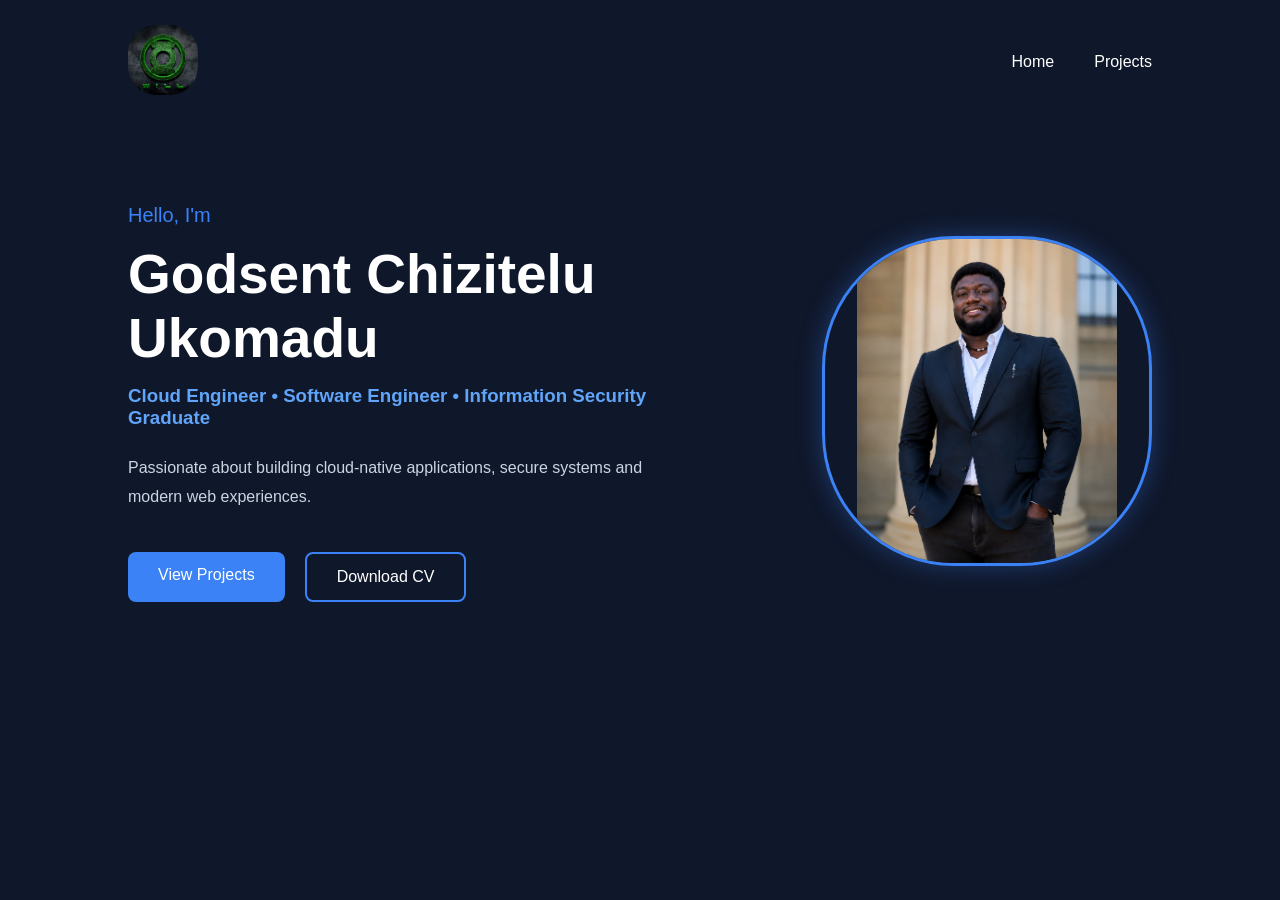
==== index.html @ 0eca3c4b "Initial commit for portfolio website" ====
<!DOCTYPE html>
<html lang="en">
<head>
    <meta charset="UTF-8">
    <meta name="viewport" content="width=device-width, initial-scale=1.0">
    <title>Godsent Ukomadu | Portfolio</title>

    <link rel="stylesheet" href="css/style.css">
</head>

<body>

    <header>

        <nav class="navbar">

            <div class="log">

            <img src="images/will.jpg"
                 alt="GS" class="profile-image">

            </div>


            <ul class="nav-links">

                <li><a href="index.html">Home</a></li>

                <li><a href="projects.html">Projects</a></li>

            </ul>

        </nav>

    </header>



    <section class="hero">

        <div class="hero-text">

            <p class="intro">
                Hello, I'm
            </p>

            <h1>
                Godsent Chizitelu Ukomadu
            </h1>

            <h3>
                Cloud Engineer • Software Engineer • Information Security Graduate
            </h3>

            <p class="description">

                Passionate about building cloud-native applications,
                secure systems and modern web experiences.

            </p>

            <div class="buttons">

                <a href="projects.html" class="btn-primary">
                    View Projects
                </a>

                <a
                    href="cv/Godsent_Ukomadu--CV.pdf"
                        download
                        class="btn-secondary">

                        Download CV

                </a>

            </div>

        </div>



       <div class="hero-image">

            <img src="images/Godsent.png"
                 alt="GS" class="profile-image">

        </div>

    </section>

</body>

</html>
---- css/style.css ----
/* --------------------
   RESET
--------------------- */

*{
    margin:0;
    padding:0;
    box-sizing:border-box;
}


/* --------------------
   VARIABLES
--------------------- */

:root{

    --background:#0f172a;
    --card:#1e293b;
    --primary:#3b82f6;
    --secondary:#60a5fa;
    --text:#ffffff;
    --paragraph:#cbd5e1;

}


/* --------------------
   BODY
--------------------- */

body{

    background:var(--background);

    color:var(--text);

    font-family:Arial, Helvetica, sans-serif;

}


/* --------------------
   NAVBAR
--------------------- */

.navbar{

    display:flex;

    justify-content:space-between;

    align-items:center;

    padding:25px 10%;

}

.logo{

    color:var(--primary);

    font-size:30px;

}

.nav-links{

    display:flex;

    gap:40px;

    list-style:none;

}

.nav-links a{

    color:white;

    text-decoration:none;

    transition:.3s;

}

.nav-links a:hover{

    color:var(--primary);

}


/* --------------------
   HERO
--------------------- */

.hero{

    display:flex;

    justify-content:space-between;

    align-items:center;

    padding:80px 10%;

}

.hero-text{

    width:55%;

}

.intro{

    color:var(--primary);

    font-size:20px;

    margin-bottom:15px;

}

.hero h1{

    font-size:55px;

    margin-bottom:15px;

}

.hero h3{

    color:var(--secondary);

    margin-bottom:25px;

}

.description{

    color:var(--paragraph);

    line-height:1.8;

    margin-bottom:40px;

}


/* --------------------
   BUTTONS
--------------------- */

.buttons{

    display:flex;

    gap:20px;

}

.btn-primary,
.btn-secondary{

    text-decoration:none;

    padding:14px 30px;

    border-radius:8px;

    transition:.3s;

}

.btn-primary{

    background:var(--primary);

    color:white;

}

.btn-primary:hover{

    background:#2563eb;

}

.btn-secondary{

    border:2px solid var(--primary);

    color:white;

}

.btn-secondary:hover{

    background:var(--primary);

}


/* --------------------
   PROFILE
--------------------- */

.profile-image{

    width:330px;

    height:330px;

    border-radius:40%;

    object-fit:contain;

    border:3px solid var(--primary);

    box-shadow:0 0 25px rgba(59,130,246,.35);

}

.log img{

    width:70px;

    height:70px;

    border-radius:40%;

    object-fit:cover;

    border:0px solid var(--primary);

    box-shadow:0 0 0 0;

}

/* --------------------
   HIGHLIGHTS
--------------------- */

.highlights{

    margin-top:35px;

    display:flex;

    flex-wrap:wrap;

    gap:20px;

}

.highlights span{

    background:var(--card);

    color:var(--paragraph);

    padding:12px 18px;

    border-radius:8px;

    border-left:4px solid var(--primary);

    font-size:15px;

}
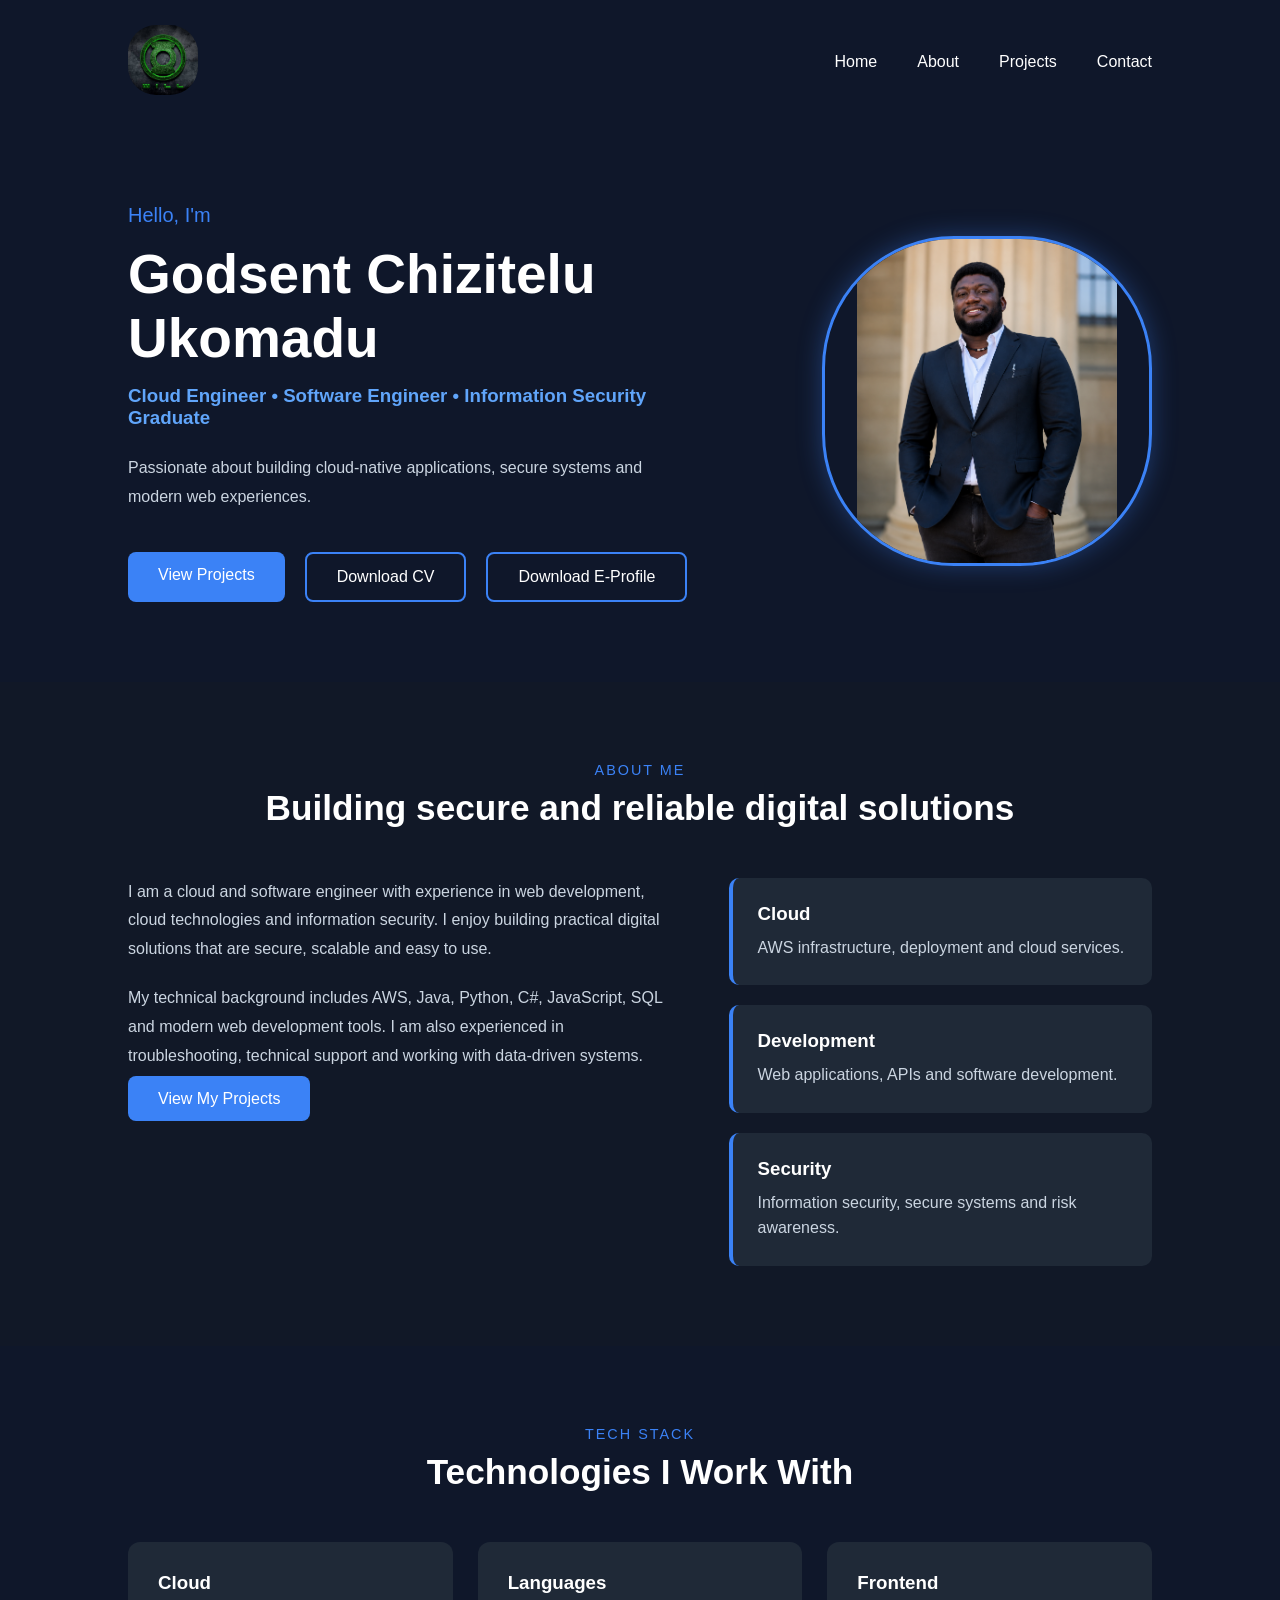
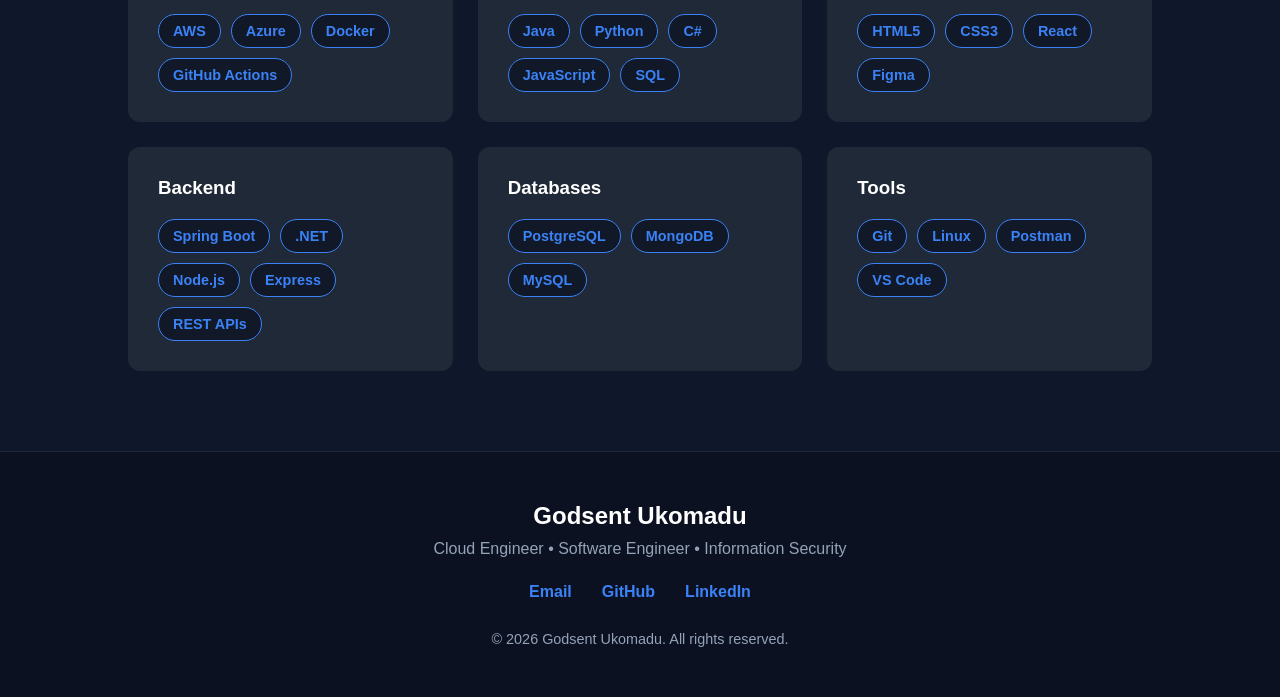
==== commit 17588f10: "add tech stack, footer section, e-profile" ====
--- a/index.html
+++ b/index.html
@@ -22,13 +22,12 @@
             </div>
 
 
-            <ul class="nav-links">
-
-                <li><a href="index.html">Home</a></li>
-
-                <li><a href="projects.html">Projects</a></li>
-
-            </ul>
+                <ul class="nav-links">
+                    <li><a href="#home">Home</a></li>
+                    <li><a href="#about">About</a></li>
+                    <li><a href="projects.html">Projects</a></li>
+                    <li><a href="#contact">Contact</a></li>
+                </ul>
 
         </nav>
 
@@ -74,6 +73,15 @@
 
                 </a>
 
+                <a
+                    href="images/e-profile.png"
+                        download
+                        class="btn-secondary">
+
+                        Download E-Profile
+
+                </a>
+
             </div>
 
         </div>
@@ -89,6 +97,148 @@
 
     </section>
 
+    <section class="about" id="about">
+    <div class="container about-container">
+        <div class="section-heading">
+            <p class="section-label">About Me</p>
+            <h2>Building secure and reliable digital solutions</h2>
+        </div>
+
+        <div class="about-content">
+            <div class="about-text">
+                <p>
+                    I am a cloud and software engineer with experience in
+                    web development, cloud technologies and information security.
+                    I enjoy building practical digital solutions that are secure,
+                    scalable and easy to use.
+                </p>
+
+                <p>
+                    My technical background includes AWS, Java, Python, C#,
+                    JavaScript, SQL and modern web development tools. I am also
+                    experienced in troubleshooting, technical support and working
+                    with data-driven systems.
+                </p>
+
+                <a href="projects.html" class="btn btn-primary">
+                    View My Projects
+                </a>
+            </div>
+
+            <div class="about-details">
+                <div class="detail-card">
+                    <h3>Cloud</h3>
+                    <p>AWS infrastructure, deployment and cloud services.</p>
+                </div>
+
+                <div class="detail-card">
+                    <h3>Development</h3>
+                    <p>Web applications, APIs and software development.</p>
+                </div>
+
+                <div class="detail-card">
+                    <h3>Security</h3>
+                    <p>Information security, secure systems and risk awareness.</p>
+                </div>
+            </div>
+        </div>
+    </div>
+</section>
+
+<section class="skills" id="skills">
+    <div class="container">
+
+        <div class="section-heading">
+            <p class="section-label">Tech Stack</p>
+            <h2>Technologies I Work With</h2>
+        </div>
+
+        <div class="skills-grid">
+
+            <div class="skill-card">
+                <h3>Cloud</h3>
+                <div class="tags">
+                    <span>AWS</span>
+                    <span>Azure</span>
+                    <span>Docker</span>
+                    <span>GitHub Actions</span>
+                </div>
+            </div>
+
+            <div class="skill-card">
+                <h3>Languages</h3>
+                <div class="tags">
+                    <span>Java</span>
+                    <span>Python</span>
+                    <span>C#</span>
+                    <span>JavaScript</span>
+                    <span>SQL</span>
+                </div>
+            </div>
+
+            <div class="skill-card">
+                <h3>Frontend</h3>
+                <div class="tags">
+                    <span>HTML5</span>
+                    <span>CSS3</span>
+                    <span>React</span>
+                    <span>Figma</span>
+                </div>
+            </div>
+
+            <div class="skill-card">
+                <h3>Backend</h3>
+                <div class="tags">
+                    <span>Spring Boot</span>
+                    <span>.NET</span>
+                    <span>Node.js</span>
+                    <span>Express</span>
+                    <span>REST APIs</span>
+                </div>
+            </div>
+
+            <div class="skill-card">
+                <h3>Databases</h3>
+                <div class="tags">
+                    <span>PostgreSQL</span>
+                    <span>MongoDB</span>
+                    <span>MySQL</span>
+                </div>
+            </div>
+
+            <div class="skill-card">
+                <h3>Tools</h3>
+                <div class="tags">
+                    <span>Git</span>
+                    <span>Linux</span>
+                    <span>Postman</span>
+                    <span>VS Code</span>
+                </div>
+            </div>
+
+        </div>
+    </div>
+</section>
+
+<footer class="footer">
+    <div class="container footer-container">
+
+        <h2>Godsent Ukomadu</h2>
+        <p>Cloud Engineer • Software Engineer • Information Security</p>
+
+        <div class="footer-links">
+            <a href="bobogodsent@gmail.com">Email</a>
+            <a href="https://github.com/sent-chizzy" target="_blank">GitHub</a>
+            <a href="https://linkedin.com/in/godsentukomadu" target="_blank">LinkedIn</a>
+        </div>
+
+        <p class="copyright">
+            © 2026 Godsent Ukomadu. All rights reserved.
+        </p>
+
+    </div>
+</footer>
+
 </body>
 
 </html>
--- a/css/style.css
+++ b/css/style.css
@@ -270,4 +270,186 @@
 
     font-size:15px;
 
+}
+
+/* =========================
+   ABOUT SECTION
+========================= */
+
+.about {
+    padding: 80px 10%;
+    background: #111827;
+}
+
+.about-container {
+    max-width: 1200px;
+    margin: 0 auto;
+}
+
+.section-heading {
+    text-align: center;
+    margin-bottom: 50px;
+}
+
+.section-label {
+    color: #3b82f6;
+    text-transform: uppercase;
+    font-size: 0.9rem;
+    letter-spacing: 2px;
+    margin-bottom: 10px;
+}
+
+.section-heading h2 {
+    font-size: 2.2rem;
+    color: #ffffff;
+}
+
+.about-content {
+    display: grid;
+    grid-template-columns: 1.3fr 1fr;
+    gap: 50px;
+    align-items: start;
+}
+
+.about-text p {
+    color: #cbd5e1;
+    line-height: 1.8;
+    margin-bottom: 20px;
+    font-size: 1rem;
+}
+
+.about-details {
+    display: flex;
+    flex-direction: column;
+    gap: 20px;
+}
+
+.detail-card {
+    background: #1f2937;
+    padding: 25px;
+    border-left: 4px solid #3b82f6;
+    border-radius: 10px;
+    transition: transform 0.3s ease;
+}
+
+.detail-card:hover {
+    transform: translateY(-5px);
+}
+
+.detail-card h3 {
+    color: #ffffff;
+    margin-bottom: 10px;
+}
+
+.detail-card p {
+    color: #cbd5e1;
+    line-height: 1.6;
+}
+
+/* Responsive */
+
+@media (max-width: 768px) {
+
+    .about-content {
+        grid-template-columns: 1fr;
+    }
+
+    .section-heading h2 {
+        font-size: 1.8rem;
+    }
+
+}
+
+/* =========================
+   FOOTER
+========================= */
+
+.footer {
+    background: #0b1120;
+    padding: 50px 10%;
+    text-align: center;
+    border-top: 1px solid #1f2937;
+}
+
+.footer h2 {
+    color: #ffffff;
+    margin-bottom: 10px;
+}
+
+.footer p {
+    color: #94a3b8;
+}
+
+.footer-links {
+    margin: 25px 0;
+    display: flex;
+    justify-content: center;
+    gap: 30px;
+    flex-wrap: wrap;
+}
+
+.footer-links a {
+    color: #3b82f6;
+    text-decoration: none;
+    font-weight: 600;
+    transition: color 0.3s ease;
+}
+
+.footer-links a:hover {
+    color: #60a5fa;
+}
+
+.copyright {
+    margin-top: 30px;
+    font-size: 0.9rem;
+    color: #64748b;
+}
+
+/* =========================
+   TECH STACK
+========================= */
+
+.skills {
+    padding: 80px 10%;
+    background: #0f172a;
+}
+
+.skills-grid {
+    display: grid;
+    grid-template-columns: repeat(auto-fit, minmax(280px, 1fr));
+    gap: 25px;
+    margin-top: 50px;
+}
+
+.skill-card {
+    background: #1f2937;
+    padding: 30px;
+    border-radius: 12px;
+    transition: all .3s ease;
+}
+
+.skill-card:hover {
+    transform: translateY(-6px);
+    border: 1px solid #3b82f6;
+}
+
+.skill-card h3 {
+    color: #fff;
+    margin-bottom: 20px;
+}
+
+.tags {
+    display: flex;
+    flex-wrap: wrap;
+    gap: 10px;
+}
+
+.tags span {
+    background: #111827;
+    color: #3b82f6;
+    border: 1px solid #3b82f6;
+    padding: 8px 14px;
+    border-radius: 50px;
+    font-size: .9rem;
+    font-weight: 600;
 }
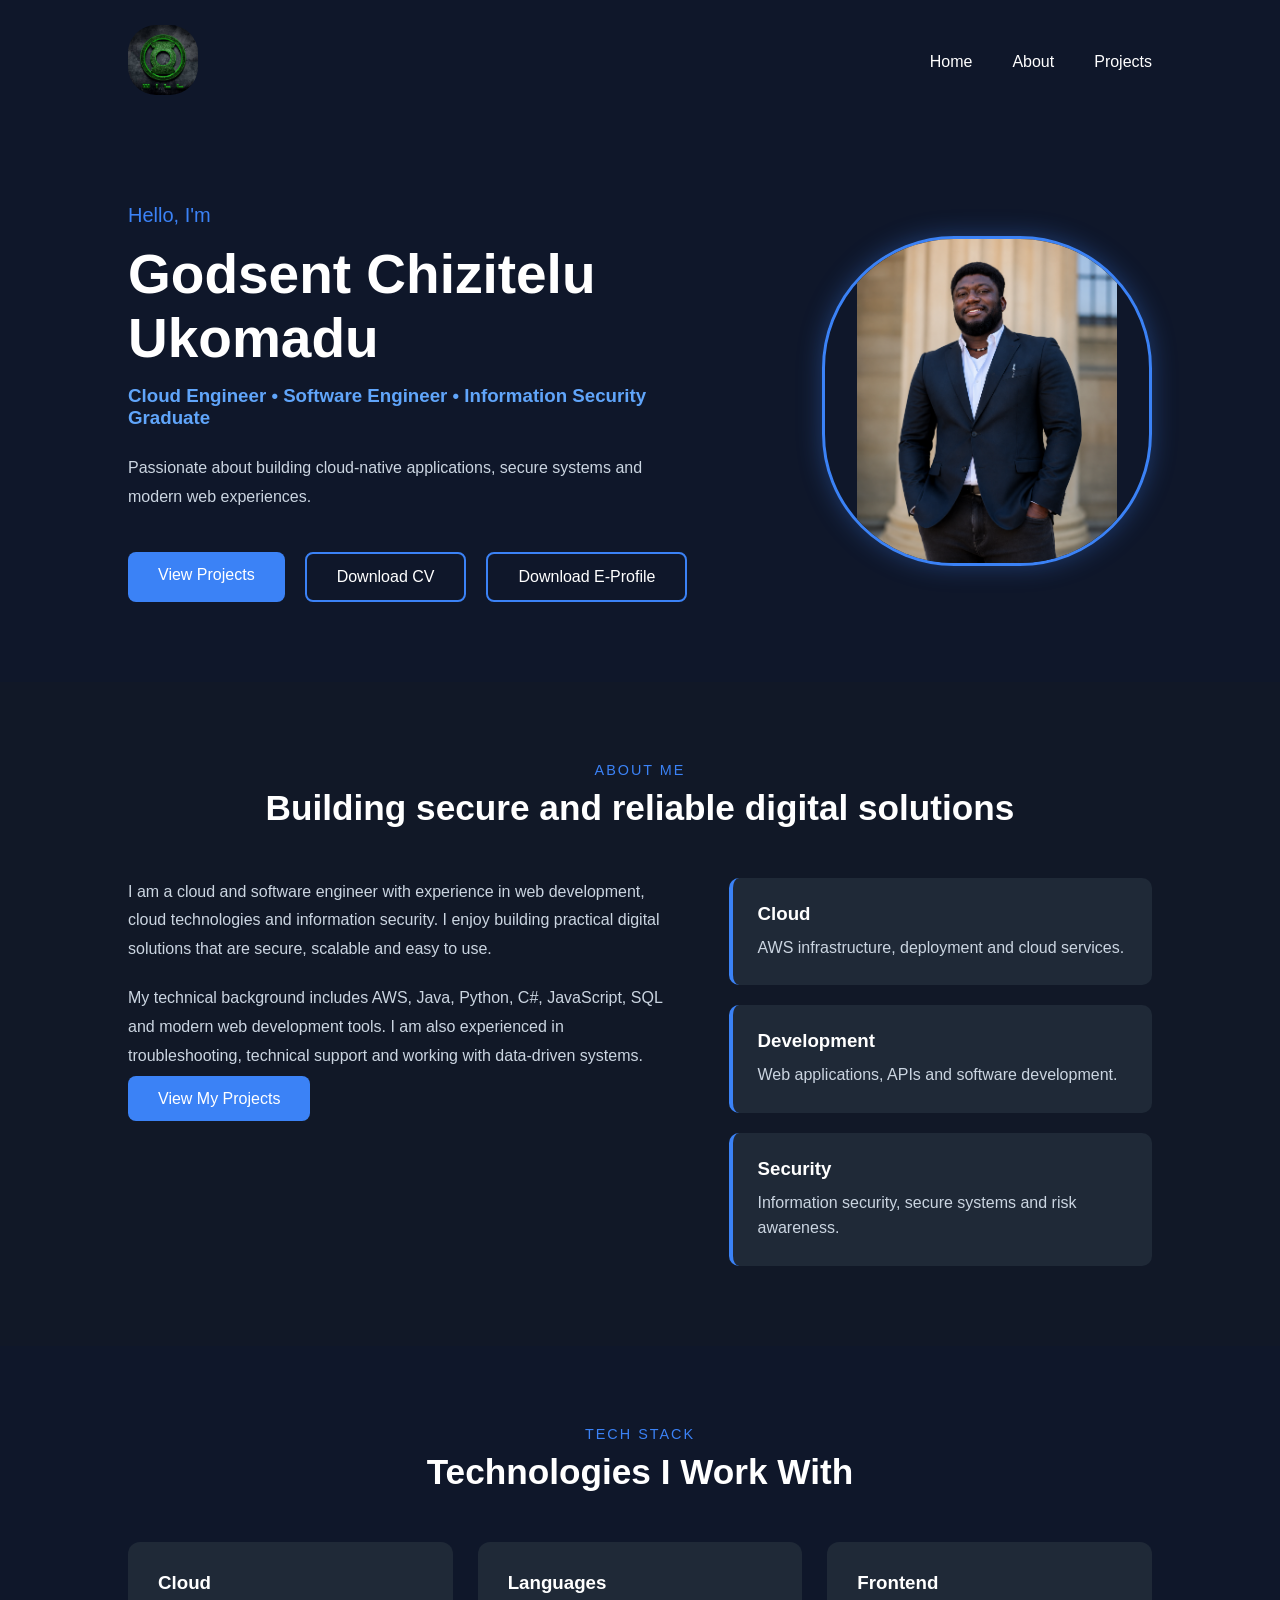
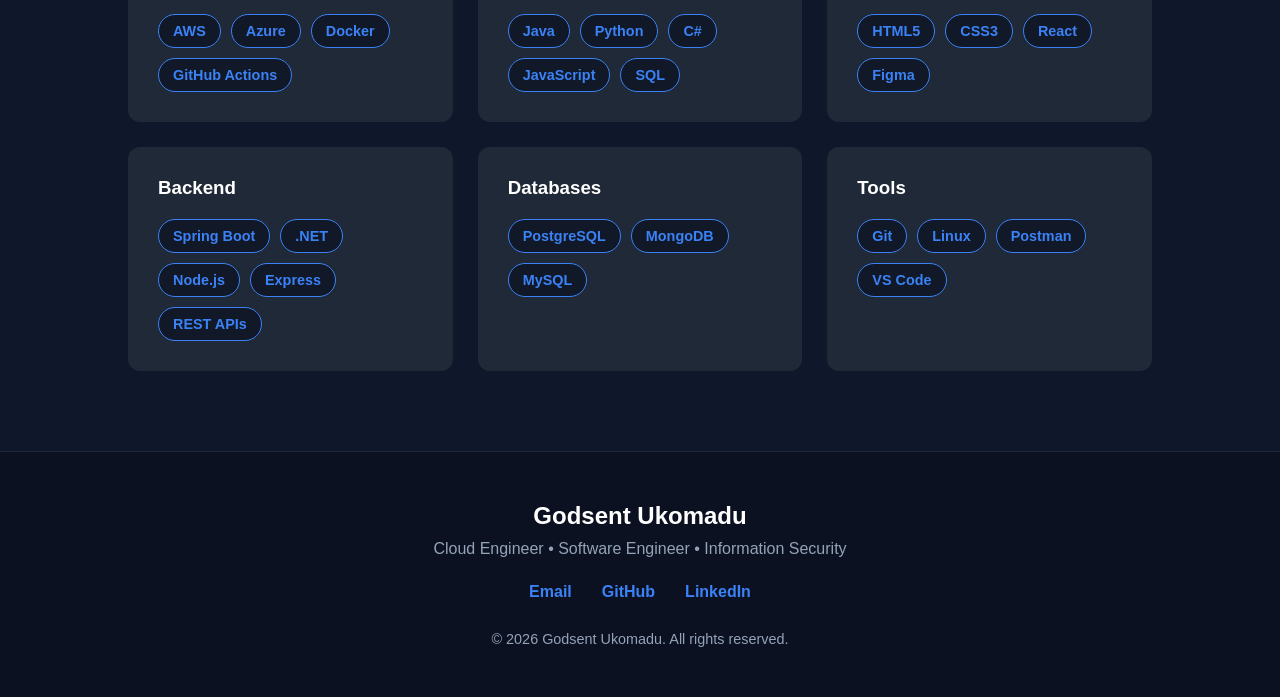
==== commit 68d5e3e4: "final ver1" ====
--- a/index.html
+++ b/index.html
@@ -23,10 +23,9 @@
 
 
                 <ul class="nav-links">
-                    <li><a href="#home">Home</a></li>
-                    <li><a href="#about">About</a></li>
+                    <li><a href="index.html">Home</a></li>
+                    <li><a href=about.html>About</a></li>
                     <li><a href="projects.html">Projects</a></li>
-                    <li><a href="#contact">Contact</a></li>
                 </ul>
 
         </nav>
--- a/css/style.css
+++ b/css/style.css
@@ -452,4 +452,441 @@
     border-radius: 50px;
     font-size: .9rem;
     font-weight: 600;
+}
+
+/* =========================
+   PAGE HERO
+========================= */
+
+.page-hero {
+    padding: 100px 10% 70px;
+    text-align: center;
+    background: #0f172a;
+}
+
+.page-hero h1 {
+    color: #ffffff;
+    font-size: 3rem;
+    margin-bottom: 20px;
+}
+
+.page-hero p {
+    max-width: 700px;
+    margin: 0 auto;
+    color: #cbd5e1;
+    line-height: 1.8;
+}
+
+
+/* =========================
+   PROJECTS
+========================= */
+
+.projects-section {
+    padding: 80px 10%;
+    background: #111827;
+}
+
+.projects-grid {
+    display: grid;
+    grid-template-columns: repeat(3, 1fr);
+    gap: 35px;
+}
+
+.project-card {
+    background: #1f2937;
+    border-radius: 15px;
+    overflow: hidden;
+    transition: all .3s ease;
+    display: flex;
+    flex-direction: column;
+}
+
+.project-card:hover {
+    transform: translateY(-8px);
+    box-shadow: 0 15px 35px rgba(0,0,0,.35);
+}
+
+.project-image {
+    height: 200px;
+    overflow: hidden;
+}
+
+.project-image img {
+    width: 100%;
+    height: 100%;
+    object-fit:cover;
+    transition: transform .4s ease;
+}
+
+.project-card:hover img {
+    transform: scale(1.05);
+}
+
+.project-content {
+    padding: 25px;
+    display: flex;
+    flex-direction: column;
+    flex: 1;
+}
+
+.project-category {
+    color: #3b82f6;
+    font-size: .85rem;
+    text-transform: uppercase;
+    letter-spacing: 1px;
+    margin-bottom: 10px;
+}
+
+.project-content h2 {
+    color: white;
+    margin-bottom: 15px;
+}
+
+.project-description {
+    color: #cbd5e1;
+    line-height: 1.7;
+    margin-bottom: 25px;
+}
+
+
+/* =========================
+   STACK TAGS
+========================= */
+
+.project-stack {
+    display: flex;
+    flex-wrap: wrap;
+    gap: 10px;
+    margin-bottom: 30px;
+}
+
+.project-stack span {
+    background: #111827;
+    color: #3b82f6;
+    border: 1px solid #3b82f6;
+    padding: 7px 14px;
+    border-radius: 30px;
+    font-size: .85rem;
+    font-weight: 600;
+}
+
+
+/* =========================
+   BUTTONS
+========================= */
+
+.project-links {
+    margin-top: auto;
+}
+
+.project-button {
+    display: inline-block;
+    width: 100%;
+    text-align: center;
+    background: #3b82f6;
+    color: white;
+    padding: 14px;
+    border-radius: 8px;
+    text-decoration: none;
+    font-weight: 600;
+    transition: .3s;
+}
+
+.project-button:hover {
+    background: #2563eb;
+}
+
+
+/* =========================
+   RESPONSIVE
+========================= */
+
+@media (max-width: 1100px) {
+
+    .projects-grid {
+        grid-template-columns: repeat(2,1fr);
+    }
+
+}
+
+@media (max-width:768px) {
+
+    .projects-grid {
+        grid-template-columns: 1fr;
+    }
+
+    .page-hero h1 {
+        font-size: 2.2rem;
+    }
+
+}
+
+.project-content h4{
+
+    color:#60a5fa;
+
+    font-weight:500;
+
+    margin-top:-8px;
+
+    margin-bottom:20px;
+
+}
+
+/* =========================
+   JOURNEY LAYOUT
+========================= */
+
+.journey-section{
+
+    padding:0px 10%;
+    background:#0f172a;
+    padding-bottom: 50px;
+
+}
+
+.journey-grid{
+
+    display:grid;
+
+    grid-template-columns:2fr 1fr;
+
+    gap:50px;
+
+    align-items:start;
+
+}
+
+/* LEFT COLUMN */
+
+.journey-column{
+
+    width:100%;
+
+}
+
+/* RIGHT COLUMN */
+
+.journey-sidebar{
+
+    display:flex;
+
+    flex-direction:column;
+
+    gap:25px;
+
+}
+
+/* Timeline */
+
+.timeline{
+
+    margin-top:50px;
+
+    position:relative;
+
+}
+
+.timeline::before{
+
+    content:"";
+
+    position:absolute;
+
+    left:100px;
+
+    top:0;
+
+    bottom:0;
+
+    width:3px;
+
+    background:#3b82f6;
+
+}
+
+.timeline-item{
+
+    display:flex;
+
+    gap:40px;
+
+    margin-bottom:45px;
+
+}
+
+.timeline-year{
+
+    width:80px;
+
+    color:#3b82f6;
+
+    font-weight:bold;
+
+    text-align:right;
+
+}
+
+.timeline-content{
+
+    flex:1;
+
+    background:#1f2937;
+
+    padding:25px;
+
+    border-left:4px solid #3b82f6;
+
+    border-radius:10px;
+
+    transition:.3s;
+
+}
+
+.timeline-content:hover{
+
+    transform:translateY(-5px);
+
+}
+
+/* Core Attributes */
+
+.attributes-list{
+
+    list-style:none;
+
+    margin-top:15px;
+
+}
+
+.attributes-list li{
+
+    color:#cbd5e1;
+
+    padding:10px 0;
+
+    border-bottom:1px solid #374151;
+
+}
+
+.attributes-list li:last-child{
+
+    border:none;
+
+}
+
+/* Mobile */
+
+@media(max-width:900px){
+
+.journey-grid{
+
+    grid-template-columns:1fr;
+
+}
+
+}
+
+/* =========================
+   CORE VALUES
+========================= */
+
+.value-item{
+
+    margin-top:25px;
+
+    padding-top:20px;
+
+    border-top:1px solid #374151;
+
+}
+
+.value-item:first-of-type{
+
+    margin-top:20px;
+
+    border-top:none;
+
+    padding-top:0;
+
+}
+
+.value-item h4{
+
+    color:#60a5fa;
+
+    margin-bottom:10px;
+
+    font-size:1rem;
+
+}
+
+.value-item p{
+
+    color:#cbd5e1;
+
+    line-height:1.7;
+
+    font-size:.95rem;
+
+}
+
+/* =========================
+   EDUCATION
+========================= */
+
+.education-mini{
+
+    margin-top:5px;
+    margin-left: 140px;
+
+}
+
+.education-list{
+
+    margin-top:-50px;
+
+}
+
+.education-item{
+
+    padding:10px 0;
+
+    border-bottom:1px solid #374151;
+
+}
+
+.education-item:last-child{
+
+    border-bottom:none;
+
+}
+
+.education-item h3{
+
+    color:#ffffff;
+
+    font-size:1.05rem;
+
+    margin-bottom:8px;
+
+}
+
+.education-item p{
+
+    color:#94a3b8;
+
+    margin-bottom:6px;
+
+}
+
+.education-item span{
+
+    color:#3b82f6;
+
+    font-size:.9rem;
+
+    font-weight:600;
+
 }
